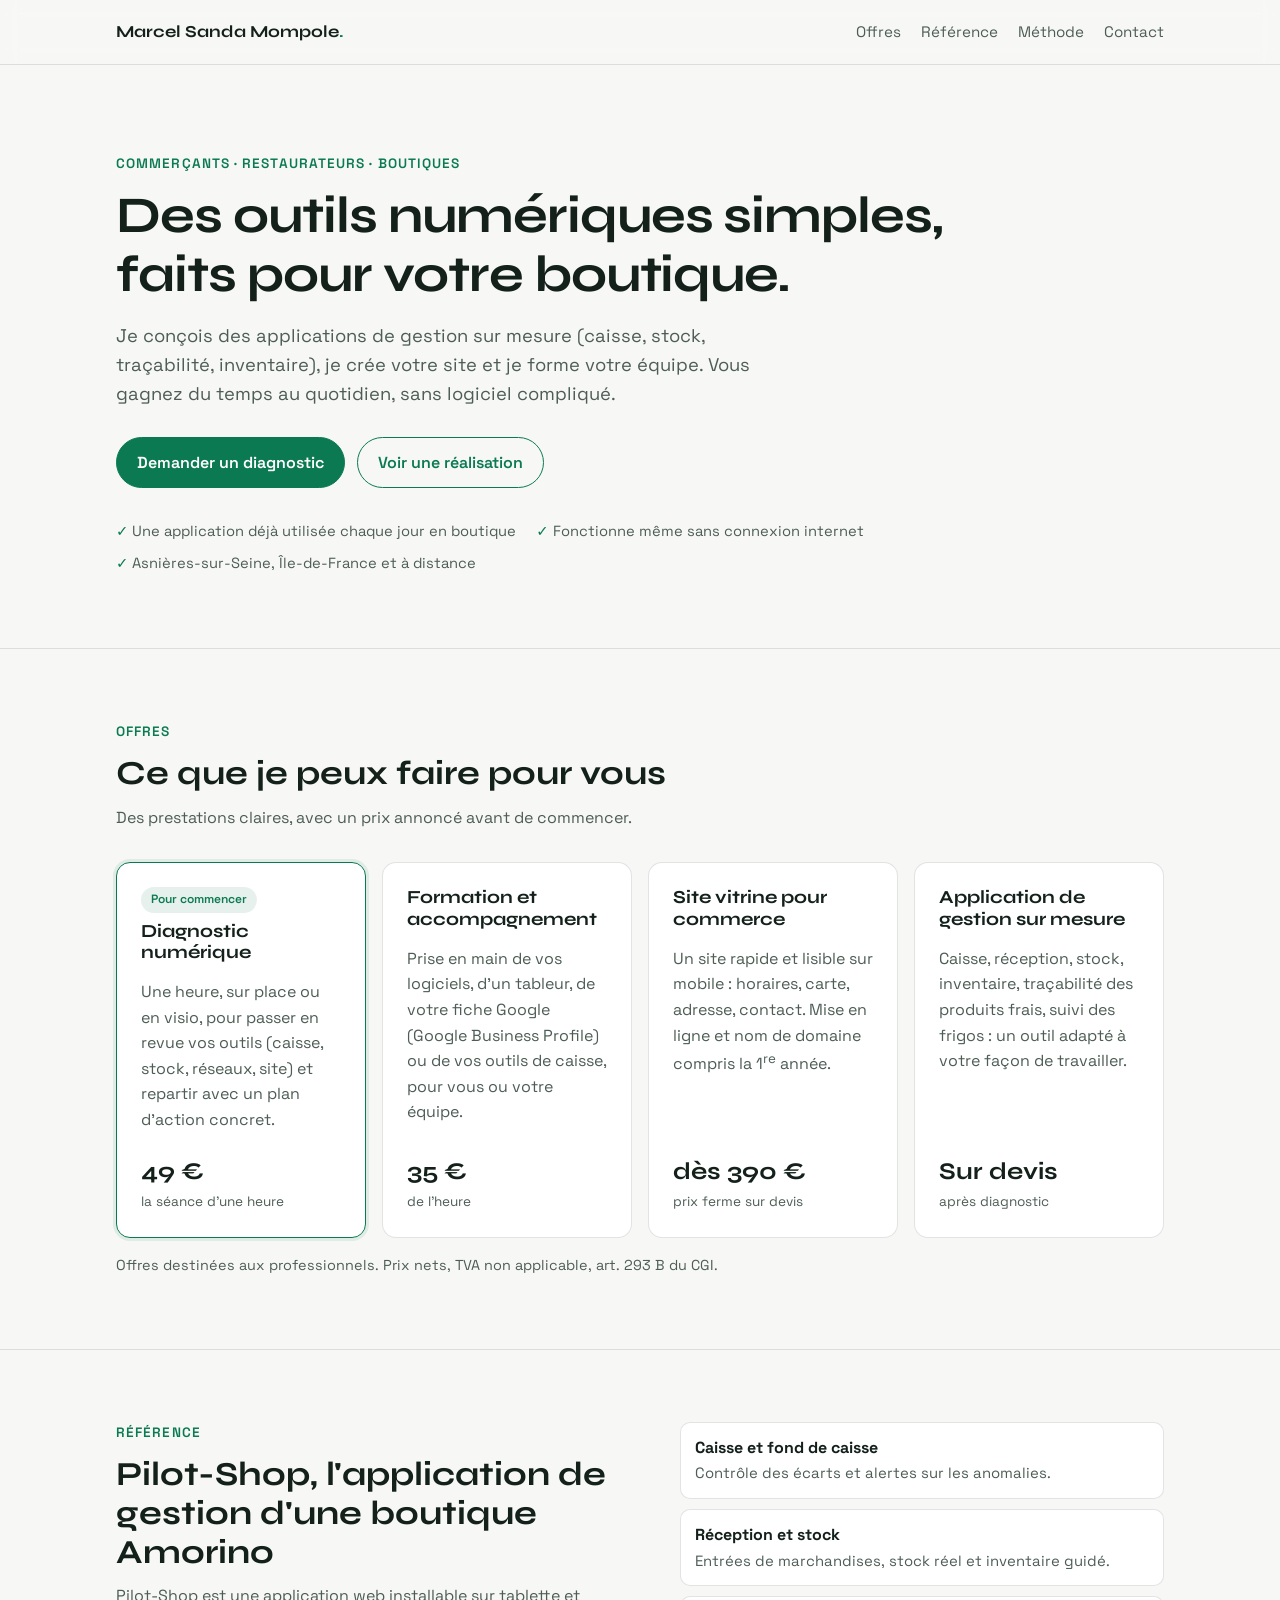
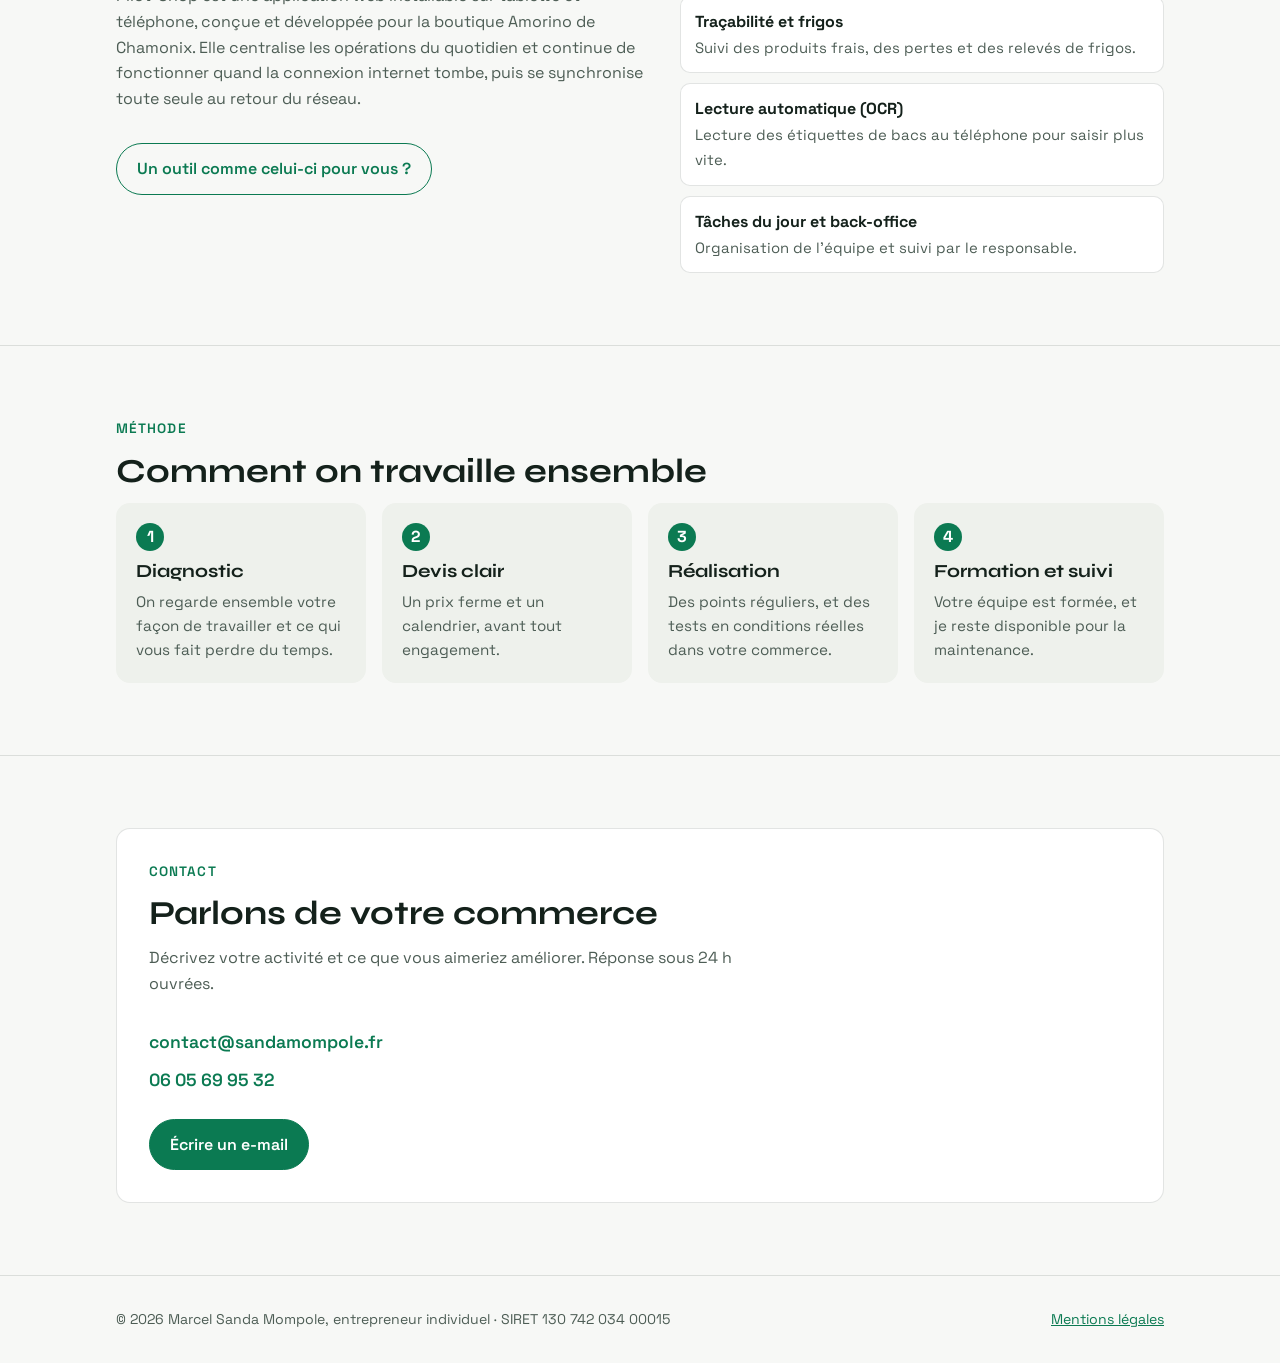
==== entreprise/index.html @ ce3f29c8 "Ajoute le site vitrine de l'entreprise (entreprise/) Page d'accueil avec offres, référence Pilot-Sho" ====
<!DOCTYPE html>
<html lang="fr">
<head>
<meta charset="UTF-8">
<meta name="viewport" content="width=device-width, initial-scale=1.0">
<title>Marcel Sanda Mompole · Applications de gestion pour commerces</title>
<meta name="description" content="Conception d'applications de gestion pour commerces (caisse, stock, traçabilité, inventaire), sites vitrines, formation et accompagnement numérique. Asnières-sur-Seine, Île-de-France et à distance.">
<meta name="color-scheme" content="light dark">
<link rel="preconnect" href="https://fonts.googleapis.com">
<link rel="preconnect" href="https://fonts.gstatic.com" crossorigin>
<link href="https://fonts.googleapis.com/css2?family=Syne:wght@600;700&family=Space+Grotesk:wght@400;500;600&display=swap" rel="stylesheet">
<link rel="stylesheet" href="style.css">
</head>
<body>
<a class="skip" href="#offres">Aller au contenu</a>

<header class="top">
  <div class="wrap">
    <a class="brand" href="#">Marcel Sanda Mompole<span>.</span></a>
    <nav aria-label="Navigation principale">
      <a href="#offres">Offres</a>
      <a href="#reference" class="hide-sm">Référence</a>
      <a href="#methode" class="hide-sm">Méthode</a>
      <a href="#contact">Contact</a>
    </nav>
  </div>
</header>

<main>

  <section class="hero">
    <div class="wrap">
      <p class="eyebrow">Commerçants · Restaurateurs · Boutiques</p>
      <h1>Des outils numériques simples,<br>faits pour votre boutique.</h1>
      <p class="lead">Je conçois des applications de gestion sur mesure (caisse, stock, traçabilité, inventaire), je crée votre site et je forme votre équipe. Vous gagnez du temps au quotidien, sans logiciel compliqué.</p>
      <div class="actions">
        <a class="btn" href="#contact">Demander un diagnostic</a>
        <a class="btn ghost" href="#reference">Voir une réalisation</a>
      </div>
      <ul class="trust">
        <li>Une application déjà utilisée chaque jour en boutique</li>
        <li>Fonctionne même sans connexion internet</li>
        <li>Asnières-sur-Seine, Île-de-France et à distance</li>
      </ul>
    </div>
  </section>

  <section id="offres">
    <div class="wrap">
      <p class="eyebrow">Offres</p>
      <h2>Ce que je peux faire pour vous</h2>
      <p class="intro">Des prestations claires, avec un prix annoncé avant de commencer.</p>
      <div class="grid">
        <article class="card featured">
          <span class="tag">Pour commencer</span>
          <h3>Diagnostic numérique</h3>
          <p>Une heure, sur place ou en visio, pour passer en revue vos outils (caisse, stock, réseaux, site) et repartir avec un plan d'action concret.</p>
          <p class="price">49 € <small>la séance d'une heure</small></p>
        </article>
        <article class="card">
          <h3>Formation et accompagnement</h3>
          <p>Prise en main de vos logiciels, d'un tableur, de votre fiche Google (Google Business Profile) ou de vos outils de caisse, pour vous ou votre équipe.</p>
          <p class="price">35 € <small>de l'heure</small></p>
        </article>
        <article class="card">
          <h3>Site vitrine pour commerce</h3>
          <p>Un site rapide et lisible sur mobile : horaires, carte, adresse, contact. Mise en ligne et nom de domaine compris la 1<sup>re</sup> année.</p>
          <p class="price">dès 390 € <small>prix ferme sur devis</small></p>
        </article>
        <article class="card">
          <h3>Application de gestion sur mesure</h3>
          <p>Caisse, réception, stock, inventaire, traçabilité des produits frais, suivi des frigos : un outil adapté à votre façon de travailler.</p>
          <p class="price">Sur devis <small>après diagnostic</small></p>
        </article>
      </div>
      <p class="note">Offres destinées aux professionnels. Prix nets, TVA non applicable, art. 293 B du CGI.</p>
    </div>
  </section>

  <section id="reference">
    <div class="wrap case">
      <div>
        <p class="eyebrow">Référence</p>
        <h2>Pilot-Shop, l'application de gestion d'une boutique Amorino</h2>
        <p class="intro">Pilot-Shop est une application web installable sur tablette et téléphone, conçue et développée pour la boutique Amorino de Chamonix. Elle centralise les opérations du quotidien et continue de fonctionner quand la connexion internet tombe, puis se synchronise toute seule au retour du réseau.</p>
        <a class="btn ghost" href="#contact">Un outil comme celui-ci pour vous ?</a>
      </div>
      <ul>
        <li><strong>Caisse et fond de caisse</strong><span>Contrôle des écarts et alertes sur les anomalies.</span></li>
        <li><strong>Réception et stock</strong><span>Entrées de marchandises, stock réel et inventaire guidé.</span></li>
        <li><strong>Traçabilité et frigos</strong><span>Suivi des produits frais, des pertes et des relevés de frigos.</span></li>
        <li><strong>Lecture automatique (OCR)</strong><span>Lecture des étiquettes de bacs au téléphone pour saisir plus vite.</span></li>
        <li><strong>Tâches du jour et back-office</strong><span>Organisation de l'équipe et suivi par le responsable.</span></li>
      </ul>
    </div>
  </section>

  <section id="methode">
    <div class="wrap">
      <p class="eyebrow">Méthode</p>
      <h2>Comment on travaille ensemble</h2>
      <ol class="steps">
        <li><h3>Diagnostic</h3><p>On regarde ensemble votre façon de travailler et ce qui vous fait perdre du temps.</p></li>
        <li><h3>Devis clair</h3><p>Un prix ferme et un calendrier, avant tout engagement.</p></li>
        <li><h3>Réalisation</h3><p>Des points réguliers, et des tests en conditions réelles dans votre commerce.</p></li>
        <li><h3>Formation et suivi</h3><p>Votre équipe est formée, et je reste disponible pour la maintenance.</p></li>
      </ol>
    </div>
  </section>

  <section id="contact">
    <div class="wrap">
      <div class="contact">
        <p class="eyebrow">Contact</p>
        <h2>Parlons de votre commerce</h2>
        <p class="intro">Décrivez votre activité et ce que vous aimeriez améliorer. Réponse sous 24 h ouvrées.</p>
        <div class="lines">
          <a href="mailto:contact@sandamompole.fr?subject=Demande%20de%20diagnostic%20num%C3%A9rique">contact@sandamompole.fr</a>
          <a href="tel:+33605699532">06 05 69 95 32</a>
        </div>
        <a class="btn" href="mailto:contact@sandamompole.fr?subject=Demande%20de%20diagnostic%20num%C3%A9rique">Écrire un e-mail</a>
      </div>
    </div>
  </section>

</main>

<footer>
  <div class="wrap">
    <p>© 2026 Marcel Sanda Mompole, entrepreneur individuel · SIRET 130 742 034 00015</p>
    <p><a href="mentions-legales.html">Mentions légales</a></p>
  </div>
</footer>

</body>
</html>
---- entreprise/style.css ----
/* Site vitrine — Marcel Sanda Mompole EI */
:root {
  --bg: #f7f8f6;
  --surface: #ffffff;
  --surface2: #eef1ec;
  --text: #14211b;
  --muted: #4d5d55;
  --border: rgba(20, 33, 27, 0.12);
  --accent: #0b7a52;
  --accent-ink: #ffffff;
  --accent-soft: rgba(11, 122, 82, 0.1);
  --radius: 14px;
  --font-display: 'Syne', system-ui, sans-serif;
  --font-body: 'Space Grotesk', system-ui, sans-serif;
}
@media (prefers-color-scheme: dark) {
  :root {
    --bg: #0c1411;
    --surface: #121d18;
    --surface2: #17251f;
    --text: #e8f1ec;
    --muted: #9fb3a8;
    --border: rgba(232, 241, 236, 0.12);
    --accent: #2fc48a;
    --accent-ink: #06130d;
    --accent-soft: rgba(47, 196, 138, 0.12);
  }
}

* { box-sizing: border-box; margin: 0; padding: 0; }
html { scroll-behavior: smooth; }
body {
  font-family: var(--font-body);
  background: var(--bg);
  color: var(--text);
  line-height: 1.6;
  -webkit-font-smoothing: antialiased;
}
a { color: var(--accent); }
img { max-width: 100%; }

.wrap { max-width: 1080px; margin: 0 auto; padding: 0 16px; }

/* Accessibilité */
.skip { position: absolute; left: 16px; top: -48px; z-index: 20; background: var(--accent); color: var(--accent-ink); padding: 8px 14px; border-radius: 8px; }
.skip:focus { top: 8px; }
a:focus-visible, .btn:focus-visible { outline: 3px solid var(--accent); outline-offset: 3px; }
.note { margin-top: 16px; color: var(--muted); font-size: .9rem; }

/* Navigation */
.top {
  position: sticky; top: 0; z-index: 10;
  background: color-mix(in srgb, var(--bg) 88%, transparent);
  backdrop-filter: blur(10px);
  border-bottom: 1px solid var(--border);
}
.top .wrap { display: flex; align-items: center; justify-content: space-between; gap: 16px; height: 64px; }
.brand { font-family: var(--font-display); font-weight: 700; font-size: 1.05rem; color: var(--text); text-decoration: none; }
.brand span { color: var(--accent); }
.top nav { display: flex; gap: 20px; }
.top nav a { color: var(--muted); text-decoration: none; font-size: .95rem; }
.top nav a:hover { color: var(--text); }
@media (max-width: 720px) { .top nav .hide-sm { display: none; } }

/* Boutons */
.btn {
  display: inline-flex; align-items: center; justify-content: center; gap: 8px;
  padding: 12px 20px; border-radius: 999px; font-weight: 600; text-decoration: none;
  border: 1px solid var(--accent); background: var(--accent); color: var(--accent-ink);
  transition: transform .15s ease;
}
.btn:hover { transform: translateY(-1px); }
.btn.ghost { background: transparent; color: var(--accent); }

/* Sections */
section { padding: 72px 0; }
section + section { border-top: 1px solid var(--border); }
h1, h2, h3 { font-family: var(--font-display); line-height: 1.15; }
h1 { font-size: clamp(2rem, 5vw, 3.2rem); letter-spacing: -0.02em; }
h2 { font-size: clamp(1.5rem, 3.5vw, 2.1rem); margin-bottom: 12px; }
h3 { font-size: 1.15rem; margin-bottom: 8px; }
.lead { font-size: 1.15rem; color: var(--muted); max-width: 640px; margin: 16px 0 28px; }
.eyebrow { font-size: .85rem; font-weight: 600; color: var(--accent); text-transform: uppercase; letter-spacing: .08em; margin-bottom: 12px; }
.intro { color: var(--muted); max-width: 640px; margin-bottom: 32px; }

.hero { padding: 88px 0 72px; }
.hero .actions { display: flex; flex-wrap: wrap; gap: 12px; }
.trust { display: flex; flex-wrap: wrap; gap: 8px 20px; margin-top: 32px; color: var(--muted); font-size: .92rem; list-style: none; }
.trust li::before { content: "✓ "; color: var(--accent); font-weight: 700; }

/* Grilles et cartes */
.grid { display: grid; gap: 16px; grid-template-columns: repeat(auto-fit, minmax(240px, 1fr)); }
.card {
  background: var(--surface); border: 1px solid var(--border); border-radius: var(--radius);
  padding: 24px; display: flex; flex-direction: column; gap: 8px;
}
.card p { color: var(--muted); }
.card .price { font-family: var(--font-display); font-size: 1.5rem; font-weight: 700; color: var(--text); margin-top: auto; padding-top: 12px; }
.card .price small { display: block; font-family: var(--font-body); font-size: .85rem; font-weight: 400; color: var(--muted); }
.card.featured { border-color: var(--accent); box-shadow: 0 0 0 3px var(--accent-soft); }
.tag { align-self: flex-start; font-size: .75rem; font-weight: 600; padding: 3px 10px; border-radius: 999px; background: var(--accent-soft); color: var(--accent); }

/* Référence */
.case { display: grid; gap: 32px; grid-template-columns: 1.1fr 1fr; align-items: start; }
@media (max-width: 820px) { .case { grid-template-columns: 1fr; } }
.case ul { list-style: none; display: grid; gap: 10px; }
.case li { background: var(--surface); border: 1px solid var(--border); border-radius: 10px; padding: 12px 14px; }
.case li strong { display: block; }
.case li span { color: var(--muted); font-size: .93rem; }

/* Étapes */
.steps { counter-reset: s; display: grid; gap: 16px; grid-template-columns: repeat(auto-fit, minmax(200px, 1fr)); list-style: none; }
.steps li { counter-increment: s; background: var(--surface2); border-radius: var(--radius); padding: 20px; }
.steps li::before { content: counter(s); display: inline-grid; place-items: center; width: 28px; height: 28px; border-radius: 50%; background: var(--accent); color: var(--accent-ink); font-weight: 700; margin-bottom: 10px; }
.steps p { color: var(--muted); font-size: .95rem; }

/* Contact */
.contact { background: var(--surface); border: 1px solid var(--border); border-radius: var(--radius); padding: 32px; }
.contact .lines { display: grid; gap: 10px; margin: 20px 0 24px; }
.contact .lines a { font-size: 1.1rem; font-weight: 600; text-decoration: none; overflow-wrap: anywhere; }

/* Pied de page */
footer { border-top: 1px solid var(--border); padding: 32px 0; color: var(--muted); font-size: .88rem; }
footer .wrap { display: flex; flex-wrap: wrap; gap: 8px 24px; justify-content: space-between; }

/* Page mentions légales */
.legal { padding: 56px 16px; max-width: 760px; }
.legal h1 { font-size: 2rem; margin-bottom: 24px; }
.legal h2 { font-size: 1.2rem; margin: 28px 0 8px; }
.legal p, .legal li { color: var(--muted); }
.legal ul { padding-left: 20px; }

@media (prefers-reduced-motion: reduce) {
  html { scroll-behavior: auto; }
  .btn { transition: none; }
}
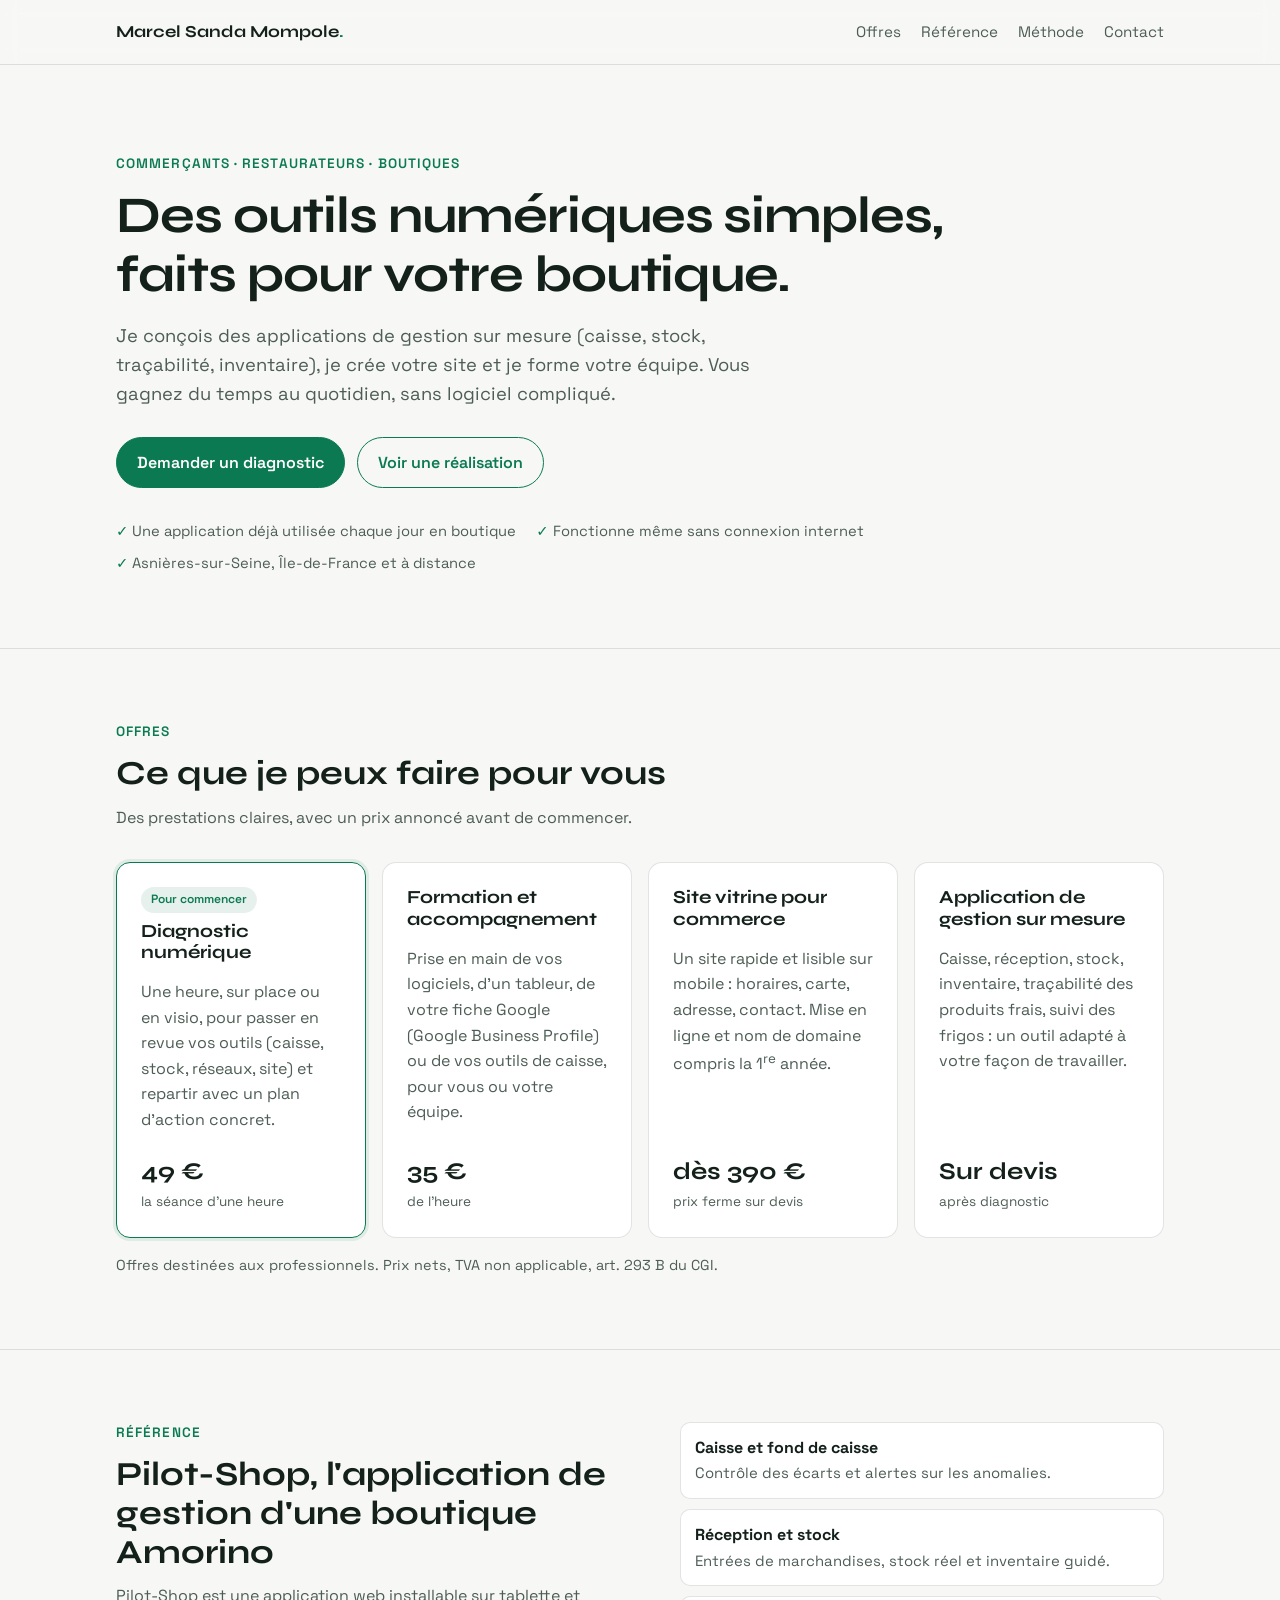
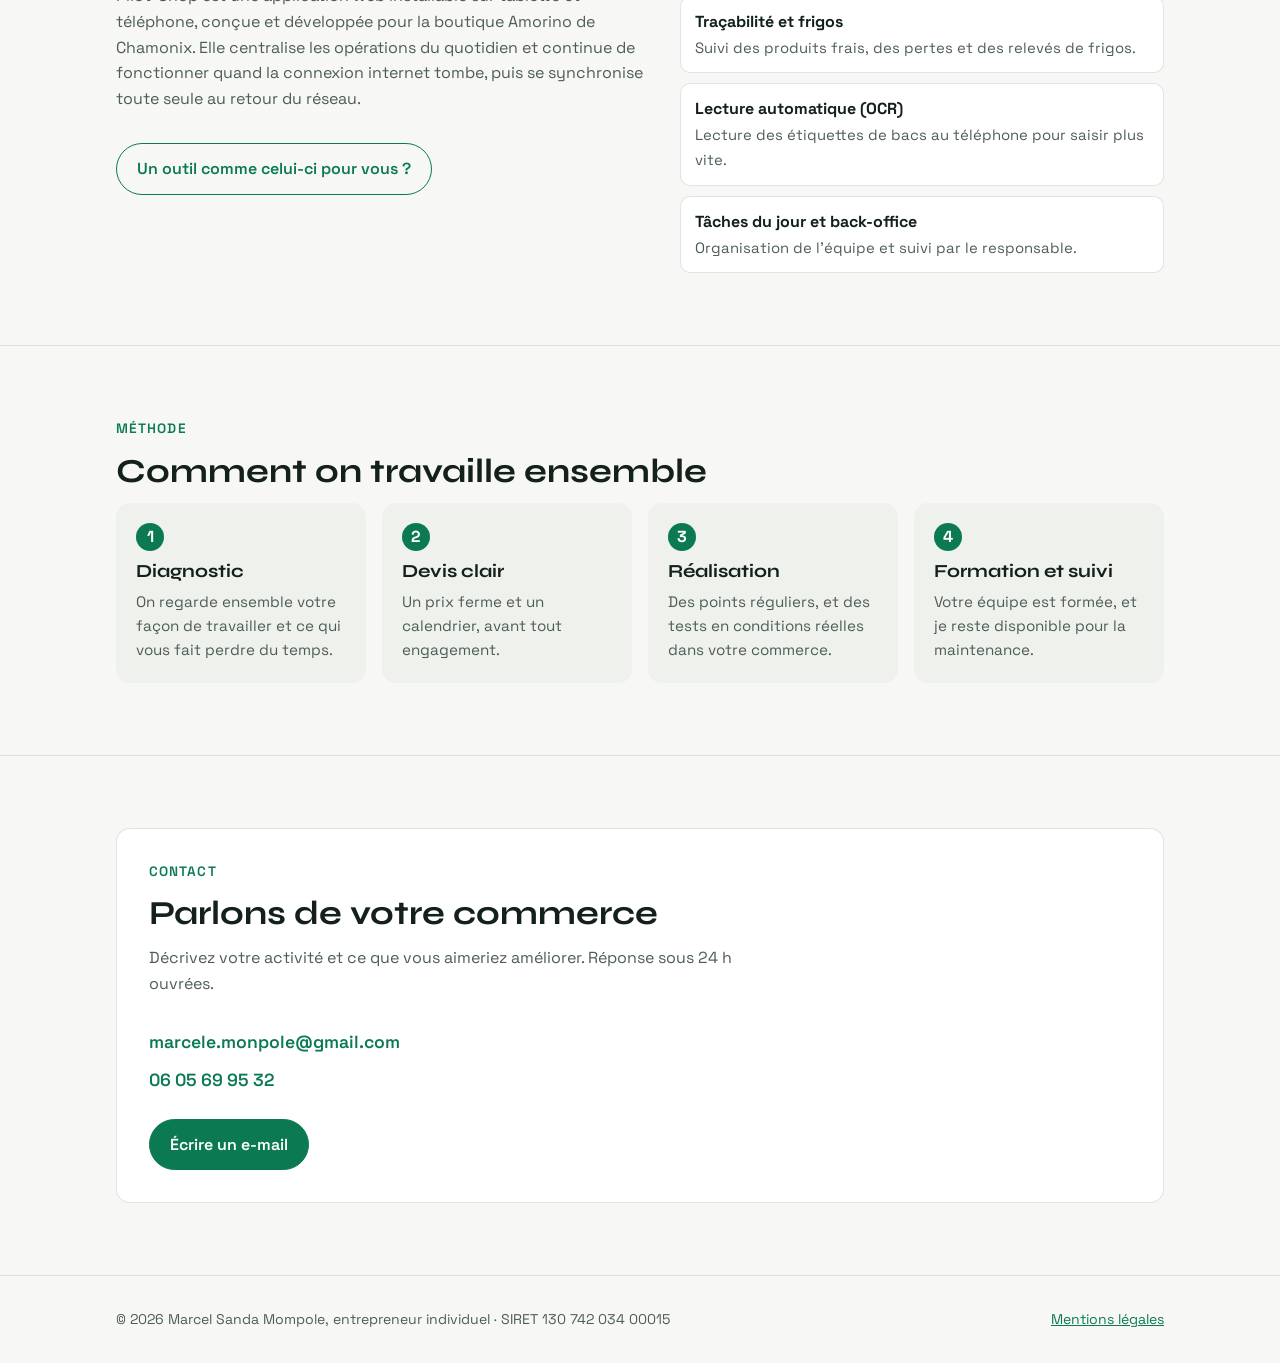
==== commit 4d6ba737: "Site vitrine : e-mail de contact Gmail Co-Authored-By: Claude Opus 5.5 (1M context) <noreply@anthrop" ====
--- a/entreprise/index.html
+++ b/entreprise/index.html
@@ -115,10 +115,10 @@
         <h2>Parlons de votre commerce</h2>
         <p class="intro">Décrivez votre activité et ce que vous aimeriez améliorer. Réponse sous 24 h ouvrées.</p>
         <div class="lines">
-          <a href="mailto:contact@sandamompole.fr?subject=Demande%20de%20diagnostic%20num%C3%A9rique">contact@sandamompole.fr</a>
+          <a href="mailto:marcele.monpole@gmail.com?subject=Demande%20de%20diagnostic%20num%C3%A9rique">marcele.monpole@gmail.com</a>
           <a href="tel:+33605699532">06 05 69 95 32</a>
         </div>
-        <a class="btn" href="mailto:contact@sandamompole.fr?subject=Demande%20de%20diagnostic%20num%C3%A9rique">Écrire un e-mail</a>
+        <a class="btn" href="mailto:marcele.monpole@gmail.com?subject=Demande%20de%20diagnostic%20num%C3%A9rique">Écrire un e-mail</a>
       </div>
     </div>
   </section>
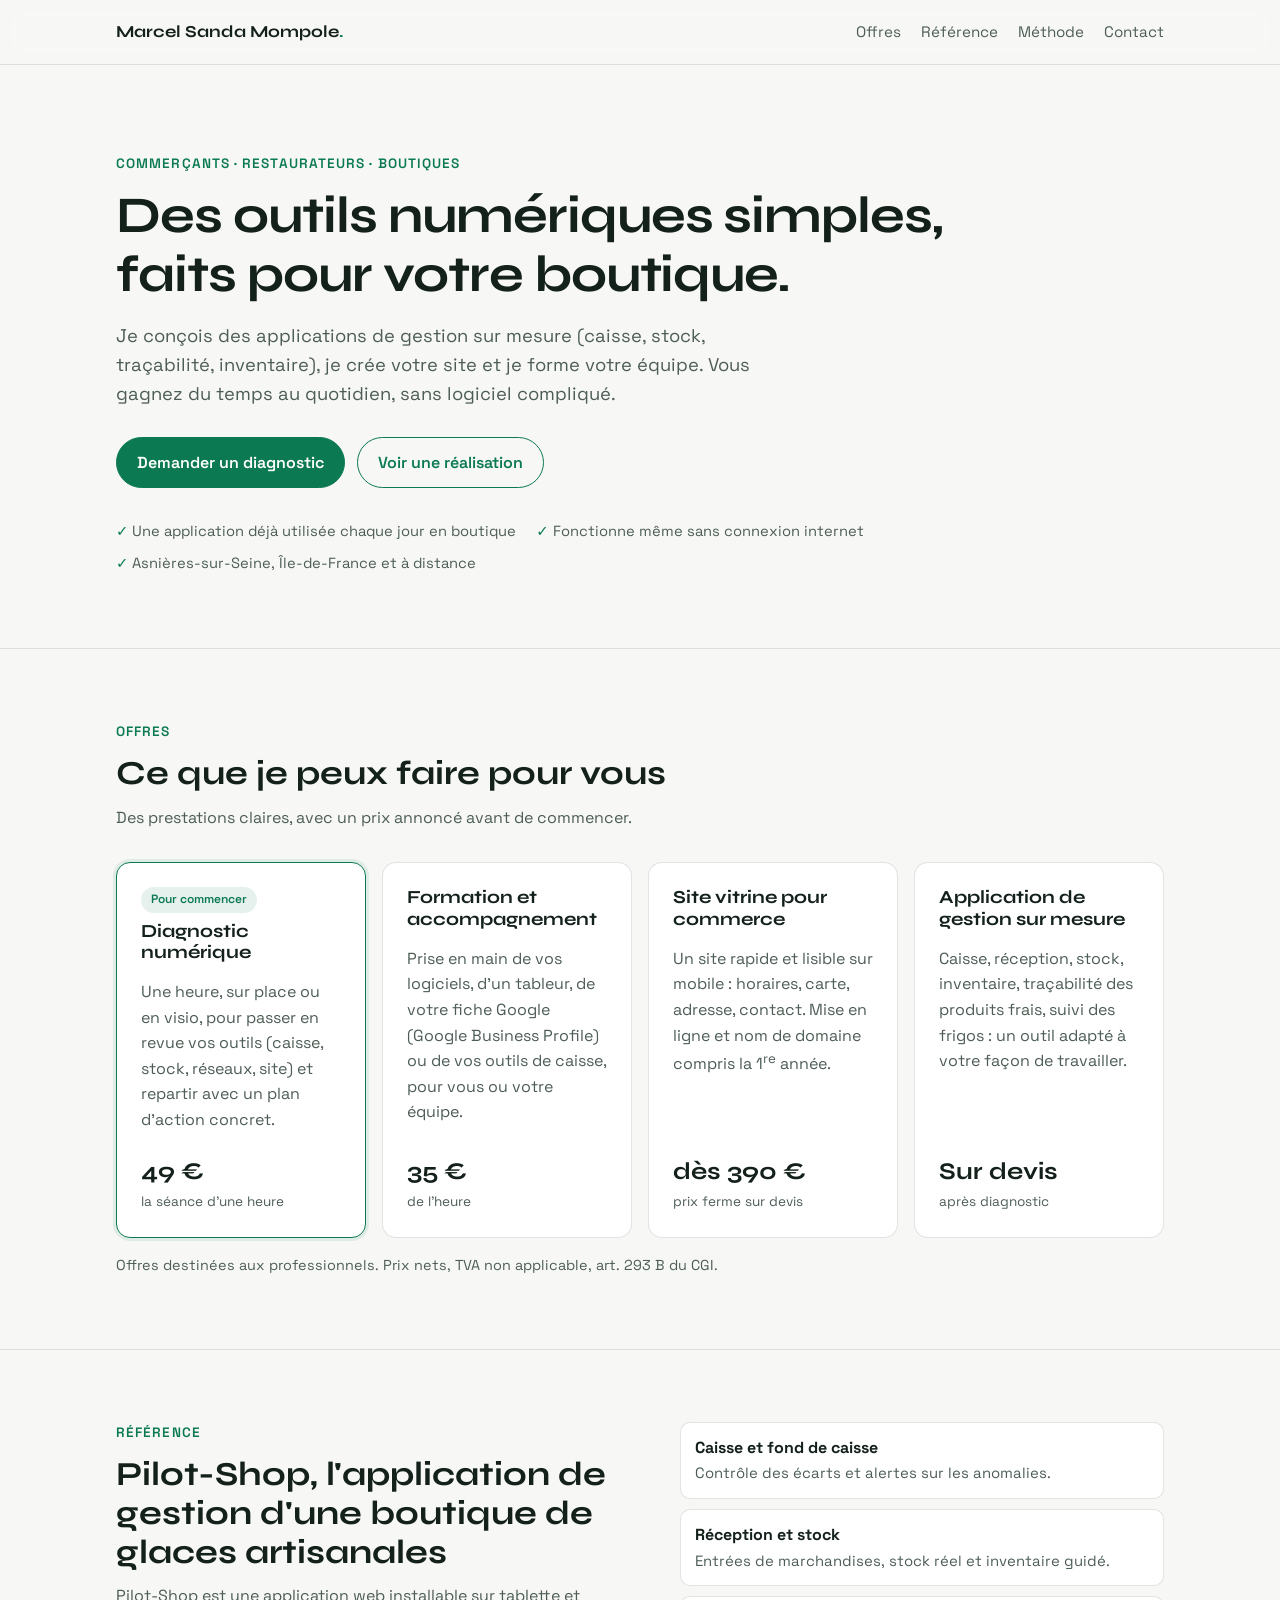
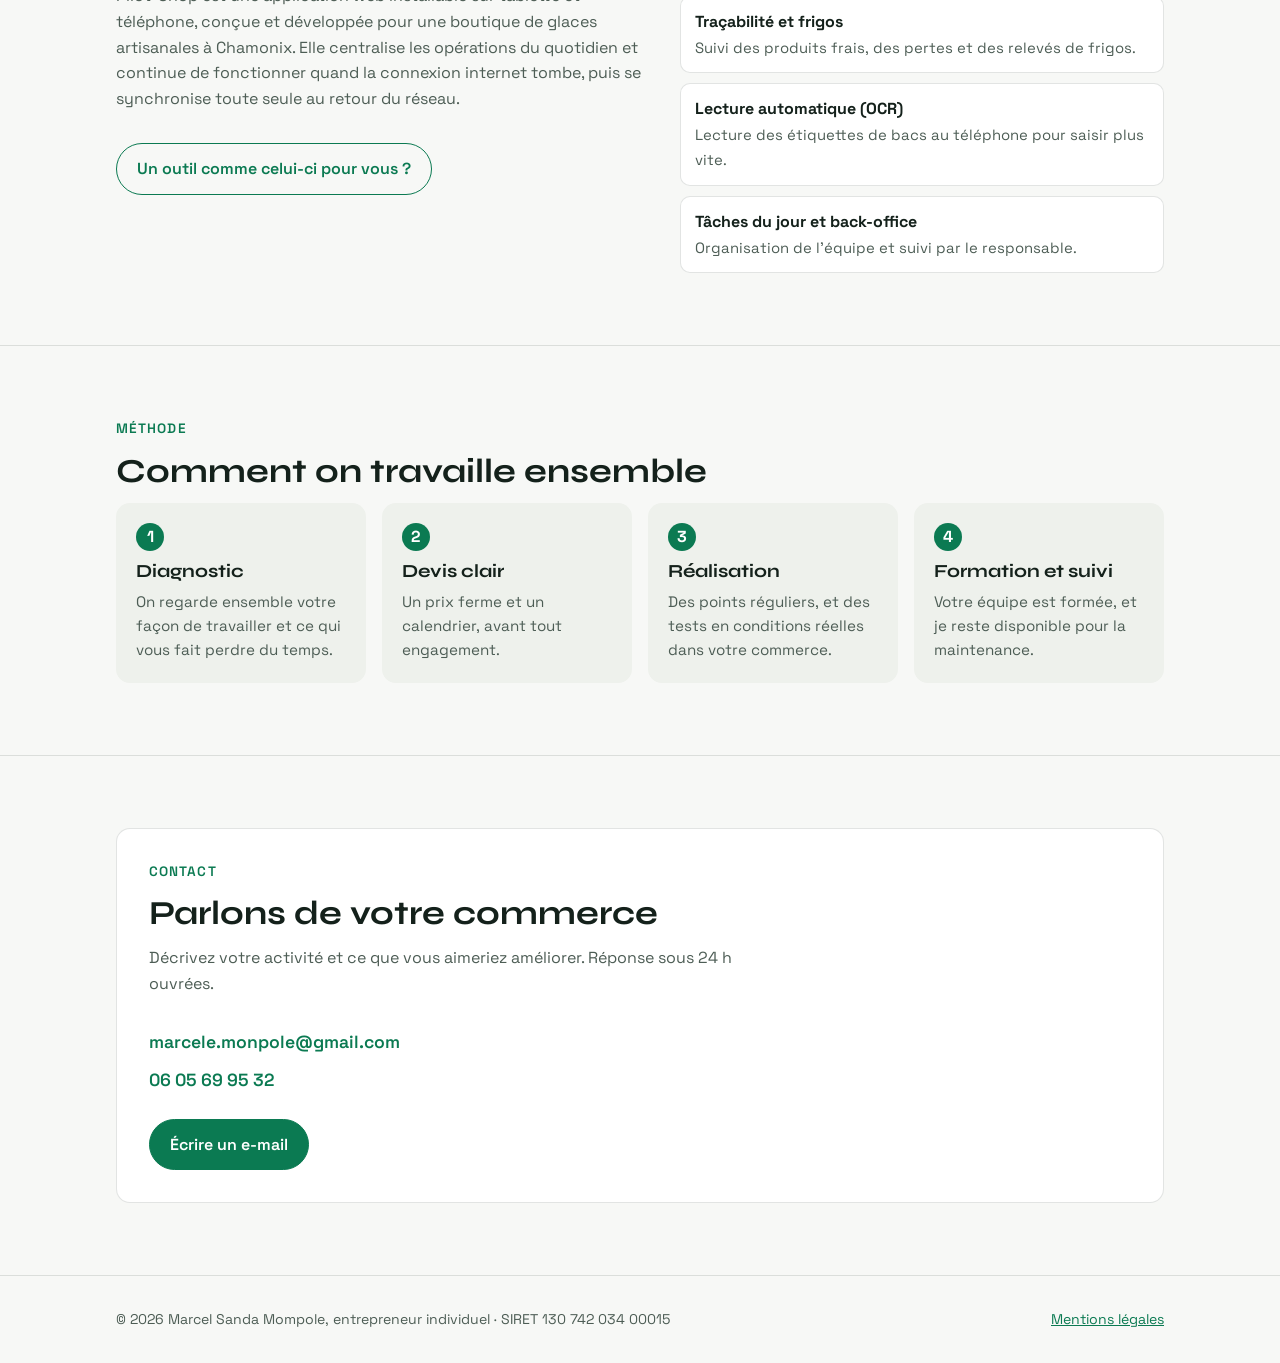
==== commit 94649338: "Site vitrine : référence client anonymisée Co-Authored-By: Claude Opus 5.5 (1M context) <noreply@ant" ====
--- a/entreprise/index.html
+++ b/entreprise/index.html
@@ -81,8 +81,8 @@
     <div class="wrap case">
       <div>
         <p class="eyebrow">Référence</p>
-        <h2>Pilot-Shop, l'application de gestion d'une boutique Amorino</h2>
-        <p class="intro">Pilot-Shop est une application web installable sur tablette et téléphone, conçue et développée pour la boutique Amorino de Chamonix. Elle centralise les opérations du quotidien et continue de fonctionner quand la connexion internet tombe, puis se synchronise toute seule au retour du réseau.</p>
+        <h2>Pilot-Shop, l'application de gestion d'une boutique de glaces artisanales</h2>
+        <p class="intro">Pilot-Shop est une application web installable sur tablette et téléphone, conçue et développée pour une boutique de glaces artisanales à Chamonix. Elle centralise les opérations du quotidien et continue de fonctionner quand la connexion internet tombe, puis se synchronise toute seule au retour du réseau.</p>
         <a class="btn ghost" href="#contact">Un outil comme celui-ci pour vous ?</a>
       </div>
       <ul>
